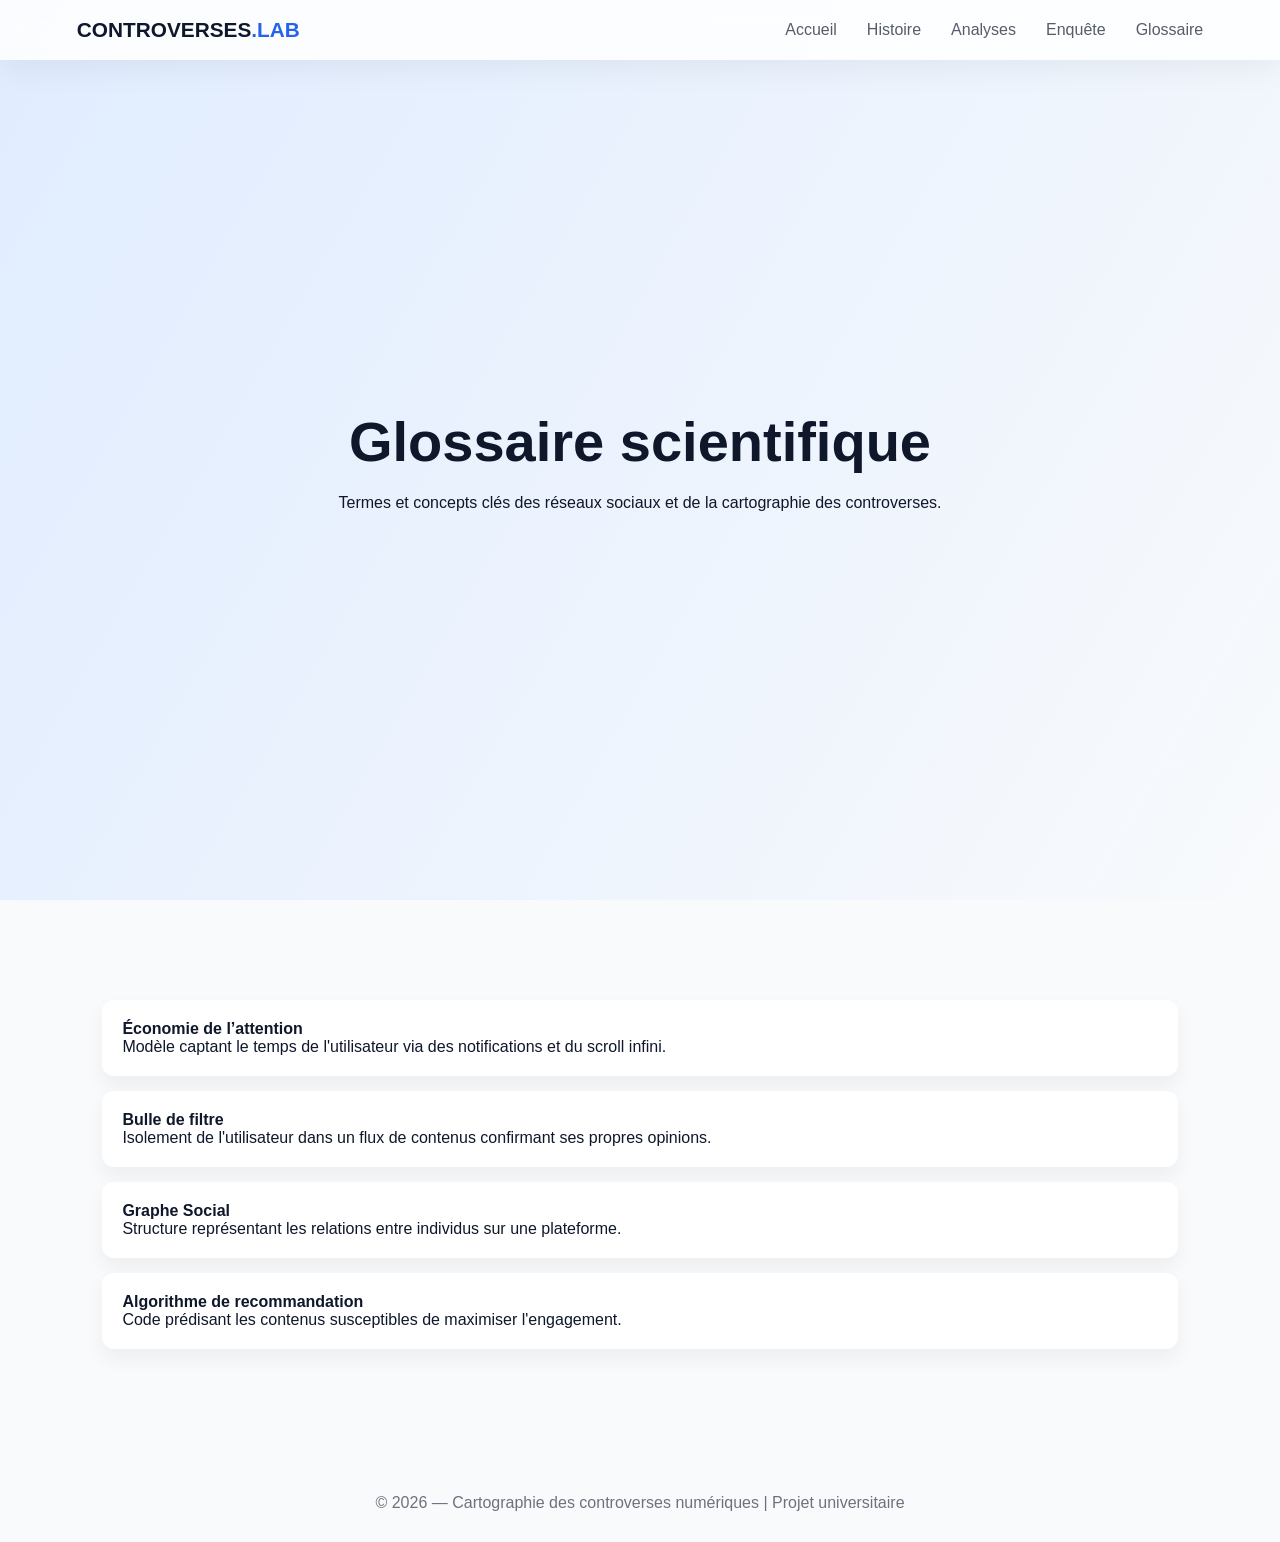
==== glossaire.html @ 9f3c788a "Add files via upload" ====
<!DOCTYPE html>
<html lang="fr">
<head>
<meta charset="UTF-8">
<meta name="viewport" content="width=device-width, initial-scale=1.0">
<title>Glossaire | Cartographie des Controverses</title>
<link rel="stylesheet" href="style.css">
<link rel="stylesheet" href="https://cdnjs.cloudflare.com/ajax/libs/font-awesome/6.5.0/css/all.min.css">
</head>
<body>

<nav class="navbar">
    <div class="logo">CONTROVERSES<span>.LAB</span></div>
    <ul>
        <li><a href="index.html#intro">Accueil</a></li>
        <li><a href="index.html#chrono">Histoire</a></li>
        <li><a href="index.html#axes">Analyses</a></li>
        <li><a href="index.html#terrain">Enquête</a></li>
        <li><a href="glossaire.html">Glossaire</a></li>
    </ul>
</nav>

<header class="hero">
    <div class="hero-content">
        <h1>Glossaire scientifique</h1>
        <p>Termes et concepts clés des réseaux sociaux et de la cartographie des controverses.</p>
    </div>
</header>

<main class="section container">
    <div id="glossary-container">
        <div class="glossary-item">
            <b>Économie de l’attention</b>
            <p>Modèle captant le temps de l'utilisateur via des notifications et du scroll infini.</p>
        </div>
        <div class="glossary-item">
            <b>Bulle de filtre</b>
            <p>Isolement de l'utilisateur dans un flux de contenus confirmant ses propres opinions.</p>
        </div>
        <div class="glossary-item">
            <b>Graphe Social</b>
            <p>Structure représentant les relations entre individus sur une plateforme.</p>
        </div>
        <div class="glossary-item">
            <b>Algorithme de recommandation</b>
            <p>Code prédisant les contenus susceptibles de maximiser l'engagement.</p>
        </div>
        <!-- Ajoute tous tes autres termes ici -->
    </div>
</main>

<footer>
    <p>© 2026 — Cartographie des controverses numériques | Projet universitaire</p>
</footer>

</body>
</html>
---- style.css ----
:root {
--bg: #f8fafc;
--dark: #0f172a;
--card: #ffffff;
--accent: #2563eb;
--soft: #e2e8f0;
}

* {
margin: 0;
padding: 0;
box-sizing: border-box;
font-family: 'Inter', sans-serif;
}

body {
background: var(--bg);
color: var(--dark);
scroll-behavior: smooth;
}

/* NAV */

.navbar {
position: fixed;
width: 100%;
padding: 18px 6%;
background: rgba(255,255,255,0.85);
backdrop-filter: blur(12px);
display: flex;
justify-content: space-between;
align-items: center;
box-shadow: 0 10px 30px rgba(0,0,0,0.05);
z-index: 1000;
}

.logo {
font-weight: 800;
font-size: 1.3rem;
}

.logo span {
color: var(--accent);
}

.navbar ul {
display: flex;
gap: 30px;
list-style: none;
}

.navbar a {
text-decoration: none;
color: var(--dark);
font-weight: 500;
opacity: .7;
}

.navbar a:hover {
opacity: 1;
color: var(--accent);
}

/* HERO */

.hero {
height: 100vh;
display: flex;
align-items: center;
justify-content: center;
text-align: center;
background: linear-gradient(120deg,#e0ecff,#f8fafc);
padding: 20px;
}

.hero-content h1 {
font-size: 3.5rem;
margin: 20px 0;
}

.hero span {
color: var(--accent);
}

.badge {
background: rgba(37,99,235,.1);
padding: 8px 20px;
border-radius: 20px;
color: var(--accent);
font-size: .8rem;
}

.cta {
display: inline-block;
margin-top: 20px;
padding: 14px 36px;
background: var(--accent);
color: white;
border-radius: 12px;
text-decoration: none;
}

/* SECTIONS */

.section {
padding: 100px 8%;
max-width: 1300px;
margin: auto;
}

.dark {
background: #0f172a;
color: white;
}

h2 {
font-size: 2.4rem;
margin-bottom: 30px;
}

.subtitle {
opacity: .7;
margin-bottom: 30px;
}

/* INTRO */

.intro-grid {
display: grid;
grid-template-columns: 1fr 1fr;
gap: 30px;
}

.problem-card {
background: var(--accent);
color: white;
padding: 30px;
border-radius: 20px;
font-size: 1.3rem;
font-weight: 600;
    line-height: 1.6;

}

/* TIMELINE */

.timeline {
border-left: 4px solid var(--accent);
padding-left: 30px;
}

.event {
margin-bottom: 40px;
}

.event span {
font-weight: bold;
color: var(--accent);
}

/* CARDS */

.cards {
display: grid;
grid-template-columns: repeat(auto-fit,minmax(200px,1fr));
gap: 25px;
}

.card {
background: white;
padding: 35px;
border-radius: 20px;
box-shadow: 0 15px 30px rgba(0,0,0,0.08);
text-align: center;
cursor: pointer;
transition: .3s;
}

.card:hover {
transform: translateY(-8px);
}

.card i {
font-size: 2.5rem;
color: var(--accent);
margin-bottom: 15px;
}

/* QUIZ */

.survey-box {
background: white;
padding: 40px;
border-radius: 20px;
box-shadow: 0 15px 40px rgba(0,0,0,.08);
text-align: center;
}

.buttons button {
margin: 15px;
padding: 14px 30px;
border: none;
border-radius: 10px;
background: var(--accent);
color: white;
cursor: pointer;
}

/* GLOSSAIRE */

.glossary-item {
background: white;
padding: 20px;
border-radius: 12px;
margin-bottom: 15px;
box-shadow: 0 10px 20px rgba(0,0,0,.05);
}

/* MODAL */

.modal {
display: none;
position: fixed;
top: 0;
left: 0;
width: 100%;
height: 100%;
background: rgba(0,0,0,.7);
}

.modal-content {
background: white;
width: 80%;
max-width: 800px;
margin: 5% auto;
padding: 40px;
border-radius: 20px;
position: relative;
}

.close {
position: absolute;
top: 15px;
right: 20px;
font-size: 30px;
cursor: pointer;
}

/* FOOTER */

footer {
padding: 30px;
text-align: center;
opacity: .6;
}

/* QUIZ POPUP */

.modal {
display: none;
position: fixed;
top: 0;
left: 0;
width: 100%;
height: 100%;
background: rgba(0,0,0,.6);
backdrop-filter: blur(6px);
z-index: 3000;
}

.modal-content {
background: white;
padding: 40px;
border-radius: 20px;
max-width: 450px;
margin: 15% auto;
text-align: center;
box-shadow: 0 30px 60px rgba(0,0,0,.2);
background: var(--card); 
    width: 90%; 
    max-width: 900px;

    max-height: 85vh;              /* Limite hauteur écran */
    overflow-y: auto;              /* Scroll interne */

    margin: 5vh auto; 
    padding: 50px; 
    border-radius: 30px; 
    position: relative; 
    border: 1px solid rgba(255,255,255,0.1);
}

.modal-content h2 {
margin-bottom: 15px;
}

.buttons button {
margin: 10px;
}


.modal-content::-webkit-scrollbar {
    width: 8px;
}

.modal-content::-webkit-scrollbar-thumb {
    background: var(--accent);
    border-radius: 20px;
}

.btn-glossaire {
    display: inline-block;
    padding: 15px 35px;
    background: linear-gradient(135deg, #3b82f6 0%, #8b5cf6 100%);
    color: #fff;
    font-weight: 700;
    font-size: 1.1rem;
    border-radius: 12px;
    text-decoration: none;
    box-shadow: 0 8px 20px rgba(59, 130, 246, 0.4);
    transition: all 0.3s ease;
    letter-spacing: 0.5px;
}

.btn-glossaire:hover {
    transform: translateY(-3px);
    box-shadow: 0 12px 25px rgba(59, 130, 246, 0.6);
    background: linear-gradient(135deg, #2563eb 0%, #7c3aed 100%);
}

.mindmap {
    position: relative;
    width: 100%;
    min-height: 600px;
    display: flex;
    justify-content: center;
    align-items: center;
    flex-wrap: wrap;
    gap: 150px;
}

.mindmap-container {
    position: relative;         /* essentiel pour que les nœuds soient placés à l'intérieur */
    width: 100%;
    height: 600px;              /* ou plus, selon ton design */
    margin: 40px auto;
    background: #0b0f1a;        /* cadre noir */
    border-radius: 20px;
    overflow: visible;
}


.mindmap::before {
    content: '';
    position: absolute;
    width: 2px;
    height: 100%;
    background: #3b82f6;
    top: 0; left: 50%;
}

.mindmap-lines {
    position: absolute;
    width: 100%;
    height: 100%;
    pointer-events: none;
}

.node {
    position: absolute;
    transform: translate(0, 0);
    text-align: center;
    background: #161b2c;
    border: 2px solid #3b82f6;
    border-radius: 20px;
    padding: 20px 30px;
    font-weight: 600;
    color: #f8fafc;
    box-shadow: 0 6px 15px rgba(59, 130, 246, 0.4);
}
.node:hover {
    transform: scale(1.1);
    box-shadow: 0 10px 25px rgba(59, 130, 246, 0.7);
}

.central {
    background: linear-gradient(135deg, #3b82f6 0%, #8b5cf6 100%);
    color: #fff;
    font-size: 1.4rem;
}
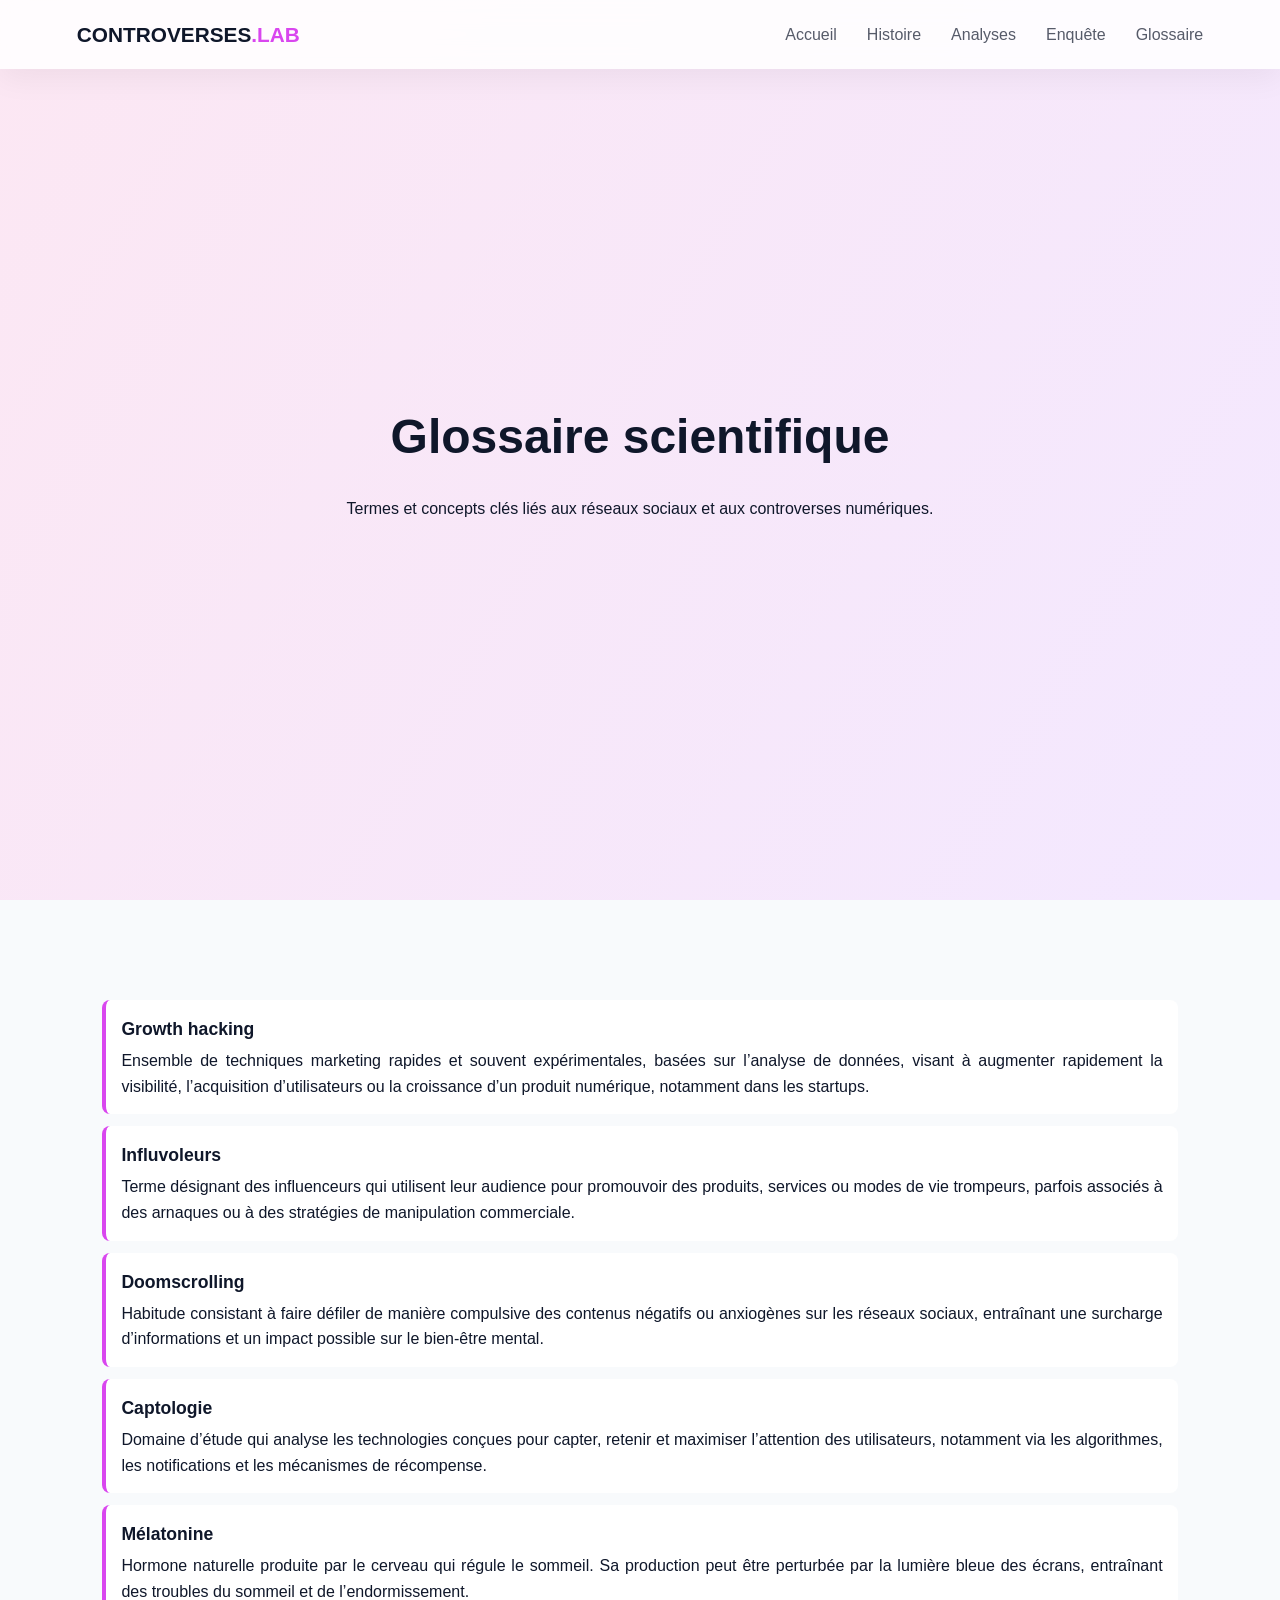
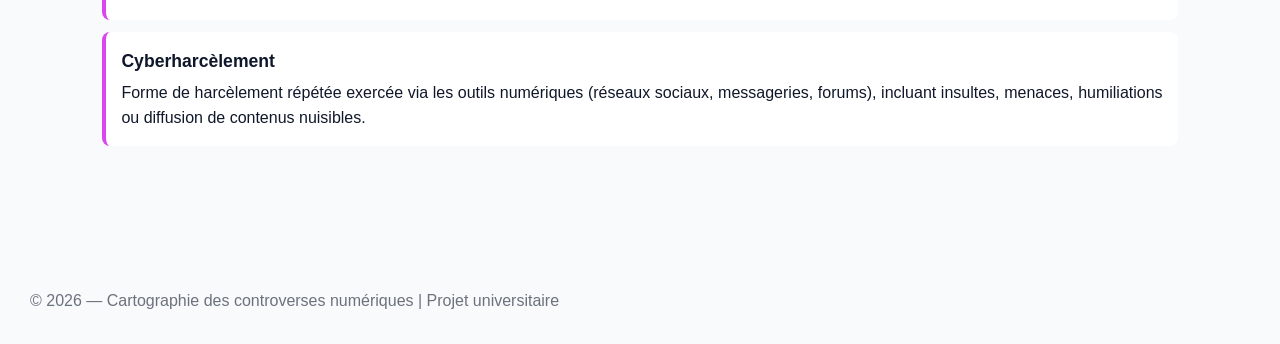
==== commit ee779d8d: "Add files via upload" ====
--- a/glossaire.html
+++ b/glossaire.html
@@ -3,10 +3,13 @@
 <head>
 <meta charset="UTF-8">
 <meta name="viewport" content="width=device-width, initial-scale=1.0">
+
 <title>Glossaire | Cartographie des Controverses</title>
+
 <link rel="stylesheet" href="style.css">
 <link rel="stylesheet" href="https://cdnjs.cloudflare.com/ajax/libs/font-awesome/6.5.0/css/all.min.css">
 </head>
+
 <body>
 
 <nav class="navbar">
@@ -23,35 +26,20 @@
 <header class="hero">
     <div class="hero-content">
         <h1>Glossaire scientifique</h1>
-        <p>Termes et concepts clés des réseaux sociaux et de la cartographie des controverses.</p>
+        <p>Termes et concepts clés liés aux réseaux sociaux et aux controverses numériques.</p>
     </div>
 </header>
 
 <main class="section container">
-    <div id="glossary-container">
-        <div class="glossary-item">
-            <b>Économie de l’attention</b>
-            <p>Modèle captant le temps de l'utilisateur via des notifications et du scroll infini.</p>
-        </div>
-        <div class="glossary-item">
-            <b>Bulle de filtre</b>
-            <p>Isolement de l'utilisateur dans un flux de contenus confirmant ses propres opinions.</p>
-        </div>
-        <div class="glossary-item">
-            <b>Graphe Social</b>
-            <p>Structure représentant les relations entre individus sur une plateforme.</p>
-        </div>
-        <div class="glossary-item">
-            <b>Algorithme de recommandation</b>
-            <p>Code prédisant les contenus susceptibles de maximiser l'engagement.</p>
-        </div>
-        <!-- Ajoute tous tes autres termes ici -->
-    </div>
+    <div id="glossary-container"></div>
 </main>
 
 <footer>
     <p>© 2026 — Cartographie des controverses numériques | Projet universitaire</p>
 </footer>
 
+<!-- JS qui génère automatiquement le glossaire -->
+<script src="script.js"></script>
+
 </body>
 </html>
--- a/style.css
+++ b/style.css
@@ -1,304 +1,293 @@
 :root {
---bg: #f8fafc;
---dark: #0f172a;
---card: #ffffff;
---accent: #2563eb;
---soft: #e2e8f0;
-}
-
+    --bg: #f8fafc;
+    --dark: #0f172a;
+    --card: #ffffff;
+
+    /* 💜 nouveau violet rose style Instagram */
+    --accent: #d946ef;
+    --accent-dark: #a21caf;
+    --accent-light: #f5d0fe;
+
+    --soft: #e2e8f0;
+}
+
+/* =====================
+RESET
+===================== */
 * {
-margin: 0;
-padding: 0;
-box-sizing: border-box;
-font-family: 'Inter', sans-serif;
+    margin: 0;
+    padding: 0;
+    box-sizing: border-box;
+    font-family: 'Inter', sans-serif;
 }
 
 body {
-background: var(--bg);
-color: var(--dark);
-scroll-behavior: smooth;
-}
-
-/* NAV */
-
+    background: var(--bg);
+    color: var(--dark);
+    scroll-behavior: smooth;
+    line-height: 1.6;
+}
+
+/* =====================
+NAVBAR
+===================== */
 .navbar {
-position: fixed;
-width: 100%;
-padding: 18px 6%;
-background: rgba(255,255,255,0.85);
-backdrop-filter: blur(12px);
-display: flex;
-justify-content: space-between;
-align-items: center;
-box-shadow: 0 10px 30px rgba(0,0,0,0.05);
-z-index: 1000;
+    position: fixed;
+    width: 100%;
+    padding: 18px 6%;
+    background: rgba(255,255,255,0.85);
+    backdrop-filter: blur(12px);
+    display: flex;
+    justify-content: space-between;
+    align-items: center;
+    box-shadow: 0 10px 30px rgba(0,0,0,0.05);
+    z-index: 1000;
 }
 
 .logo {
-font-weight: 800;
-font-size: 1.3rem;
+    font-weight: 800;
+    font-size: 1.3rem;
 }
 
 .logo span {
-color: var(--accent);
+    color: var(--accent);
 }
 
 .navbar ul {
-display: flex;
-gap: 30px;
-list-style: none;
+    display: flex;
+    gap: 30px;
+    list-style: none;
 }
 
 .navbar a {
-text-decoration: none;
-color: var(--dark);
-font-weight: 500;
-opacity: .7;
+    text-decoration: none;
+    color: var(--dark);
+    opacity: 0.7;
+    transition: 0.2s;
 }
 
 .navbar a:hover {
-opacity: 1;
-color: var(--accent);
-}
-
-/* HERO */
-
+    opacity: 1;
+    color: var(--accent);
+}
+
+/* =====================
+HERO
+===================== */
 .hero {
-height: 100vh;
-display: flex;
-align-items: center;
-justify-content: center;
-text-align: center;
-background: linear-gradient(120deg,#e0ecff,#f8fafc);
-padding: 20px;
+    height: 100vh;
+    display: flex;
+    align-items: center;
+    justify-content: center;
+    text-align: center;
+    background: linear-gradient(120deg,#fce7f3,#f3e8ff);
+    padding: 20px;
 }
 
 .hero-content h1 {
-font-size: 3.5rem;
-margin: 20px 0;
+    font-size: 3rem;
+    margin: 20px 0;
+    font-weight: 800;
 }
 
 .hero span {
-color: var(--accent);
+    color: var(--accent);
 }
 
 .badge {
-background: rgba(37,99,235,.1);
-padding: 8px 20px;
-border-radius: 20px;
-color: var(--accent);
-font-size: .8rem;
-}
-
+    background: var(--accent-light);
+    padding: 8px 20px;
+    border-radius: 20px;
+    color: var(--accent-dark);
+    font-size: .8rem;
+}
+
+/* =====================
+CTA
+===================== */
 .cta {
-display: inline-block;
-margin-top: 20px;
-padding: 14px 36px;
-background: var(--accent);
-color: white;
-border-radius: 12px;
-text-decoration: none;
-}
-
-/* SECTIONS */
-
+    display: inline-block;
+    margin-top: 20px;
+    padding: 14px 36px;
+    background: linear-gradient(135deg, var(--accent), var(--accent-dark));
+    color: white;
+    border-radius: 12px;
+    text-decoration: none;
+    transition: 0.3s;
+}
+
+.cta:hover {
+    transform: translateY(-3px);
+}
+
+/* =====================
+SECTIONS
+===================== */
 .section {
-padding: 100px 8%;
-max-width: 1300px;
-margin: auto;
+    padding: 100px 8%;
+    max-width: 1300px;
+    margin: auto;
 }
 
 .dark {
-background: #0f172a;
-color: white;
+    background: #0f172a;
+    color: white;
 }
 
 h2 {
-font-size: 2.4rem;
-margin-bottom: 30px;
+    font-size: 2.2rem;
+    margin-bottom: 30px;
 }
 
 .subtitle {
-opacity: .7;
-margin-bottom: 30px;
-}
-
-/* INTRO */
-
+    opacity: 0.7;
+    margin-bottom: 30px;
+}
+
+/* =====================
+INTRO
+===================== */
 .intro-grid {
-display: grid;
-grid-template-columns: 1fr 1fr;
-gap: 30px;
+    display: grid;
+    grid-template-columns: 1fr 1fr;
+    gap: 30px;
 }
 
 .problem-card {
-background: var(--accent);
-color: white;
-padding: 30px;
-border-radius: 20px;
-font-size: 1.3rem;
-font-weight: 600;
-    line-height: 1.6;
-
-}
-
-/* TIMELINE */
-
+    background: linear-gradient(135deg, var(--accent), var(--accent-dark));
+    color: white;
+    padding: 30px;
+    border-radius: 20px;
+    font-size: 1.2rem;
+    font-weight: 600;
+}
+
+/* =====================
+TIMELINE
+===================== */
 .timeline {
-border-left: 4px solid var(--accent);
-padding-left: 30px;
+    border-left: 4px solid var(--accent);
+    padding-left: 30px;
 }
 
 .event {
-margin-bottom: 40px;
+    margin-bottom: 40px;
 }
 
 .event span {
-font-weight: bold;
-color: var(--accent);
-}
-
-/* CARDS */
-
+    font-weight: bold;
+    color: var(--accent);
+}
+
+/* =====================
+CARDS
+===================== */
 .cards {
-display: grid;
-grid-template-columns: repeat(auto-fit,minmax(200px,1fr));
-gap: 25px;
+    display: grid;
+    grid-template-columns: repeat(auto-fit,minmax(200px,1fr));
+    gap: 25px;
 }
 
 .card {
-background: white;
-padding: 35px;
-border-radius: 20px;
-box-shadow: 0 15px 30px rgba(0,0,0,0.08);
-text-align: center;
-cursor: pointer;
-transition: .3s;
+    background: var(--card);
+    padding: 35px;
+    border-radius: 20px;
+    box-shadow: 0 15px 30px rgba(0,0,0,0.08);
+    text-align: center;
+    cursor: pointer;
+    transition: 0.3s;
 }
 
 .card:hover {
-transform: translateY(-8px);
+    transform: translateY(-8px);
 }
 
 .card i {
-font-size: 2.5rem;
-color: var(--accent);
-margin-bottom: 15px;
-}
-
-/* QUIZ */
-
+    font-size: 2.5rem;
+    color: var(--accent);
+    margin-bottom: 15px;
+}
+
+/* =====================
+QUIZ
+===================== */
 .survey-box {
-background: white;
-padding: 40px;
-border-radius: 20px;
-box-shadow: 0 15px 40px rgba(0,0,0,.08);
-text-align: center;
+    background: white;
+    padding: 40px;
+    border-radius: 20px;
+    box-shadow: 0 15px 40px rgba(0,0,0,.08);
+    text-align: center;
 }
 
 .buttons button {
-margin: 15px;
-padding: 14px 30px;
-border: none;
-border-radius: 10px;
-background: var(--accent);
-color: white;
-cursor: pointer;
-}
-
-/* GLOSSAIRE */
-
+    margin: 10px;
+    padding: 14px 30px;
+    border: none;
+    border-radius: 10px;
+    background: linear-gradient(135deg, var(--accent), var(--accent-dark));
+    color: white;
+    cursor: pointer;
+}
+
+/* =====================
+GLOSSAIRE
+===================== */
 .glossary-item {
-background: white;
-padding: 20px;
-border-radius: 12px;
-margin-bottom: 15px;
-box-shadow: 0 10px 20px rgba(0,0,0,.05);
-}
-
-/* MODAL */
-
+    background: white;
+    padding: 15px;
+    margin-bottom: 12px;
+    border-left: 4px solid var(--accent);
+    border-radius: 8px;
+    transition: 0.2s;
+}
+
+.glossary-item:hover {
+    transform: translateX(5px);
+}
+
+.glossary-item b {
+    display: block;
+    font-size: 1.1rem;
+    margin-bottom: 5px;
+}
+
+/* =====================
+MODAL
+===================== */
 .modal {
-display: none;
-position: fixed;
-top: 0;
-left: 0;
-width: 100%;
-height: 100%;
-background: rgba(0,0,0,.7);
+    display: none;
+    position: fixed;
+    top: 0;
+    left: 0;
+    width: 100%;
+    height: 100%;
+    background: rgba(0,0,0,0.6);
+    backdrop-filter: blur(6px);
+    z-index: 3000;
 }
 
 .modal-content {
-background: white;
-width: 80%;
-max-width: 800px;
-margin: 5% auto;
-padding: 40px;
-border-radius: 20px;
-position: relative;
+    background: var(--card);
+    width: 90%;
+    max-width: 900px;
+    max-height: 85vh;
+    overflow-y: auto;
+    margin: 5vh auto;
+    padding: 50px;
+    border-radius: 30px;
+    position: relative;
+    box-shadow: 0 30px 60px rgba(0,0,0,0.2);
 }
 
 .close {
-position: absolute;
-top: 15px;
-right: 20px;
-font-size: 30px;
-cursor: pointer;
-}
-
-/* FOOTER */
-
-footer {
-padding: 30px;
-text-align: center;
-opacity: .6;
-}
-
-/* QUIZ POPUP */
-
-.modal {
-display: none;
-position: fixed;
-top: 0;
-left: 0;
-width: 100%;
-height: 100%;
-background: rgba(0,0,0,.6);
-backdrop-filter: blur(6px);
-z-index: 3000;
-}
-
-.modal-content {
-background: white;
-padding: 40px;
-border-radius: 20px;
-max-width: 450px;
-margin: 15% auto;
-text-align: center;
-box-shadow: 0 30px 60px rgba(0,0,0,.2);
-background: var(--card); 
-    width: 90%; 
-    max-width: 900px;
-
-    max-height: 85vh;              /* Limite hauteur écran */
-    overflow-y: auto;              /* Scroll interne */
-
-    margin: 5vh auto; 
-    padding: 50px; 
-    border-radius: 30px; 
-    position: relative; 
-    border: 1px solid rgba(255,255,255,0.1);
-}
-
-.modal-content h2 {
-margin-bottom: 15px;
-}
-
-.buttons button {
-margin: 10px;
-}
-
-
+    position: absolute;
+    top: 15px;
+    right: 20px;
+    font-size: 30px;
+    cursor: pointer;
+}
+
+/* scrollbar */
 .modal-content::-webkit-scrollbar {
     width: 8px;
 }
@@ -308,84 +297,356 @@
     border-radius: 20px;
 }
 
+/* =====================
+FOOTER
+===================== */
+footer {
+    padding: 30px;
+    text-align: center;
+    opacity: 0.6;
+}
+
+/* =====================
+TEXT STYLE
+===================== */
+p {
+    text-align: justify;
+    line-height: 1.6;
+}
+
+/* =====================
+MINDMAP (image only friendly)
+===================== */
+.mindmap-container {
+    position: relative;
+    width: 100%;
+    height: 600px;
+    margin: 40px auto;
+    background: #0b0f1a;
+    border-radius: 20px;
+    overflow: hidden;
+}
+
+.mindmap-image {
+    display: flex;
+    justify-content: center;
+}
+
+.mindmap-image img {
+    max-width: 90%;
+    border-radius: 12px;
+    box-shadow: 0 10px 30px rgba(0,0,0,0.2);
+}
+
 .btn-glossaire {
     display: inline-block;
     padding: 15px 35px;
-    background: linear-gradient(135deg, #3b82f6 0%, #8b5cf6 100%);
-    color: #fff;
+    background: linear-gradient(135deg, #d946ef, #a21caf);
+    color: white;
     font-weight: 700;
     font-size: 1.1rem;
-    border-radius: 12px;
+    border-radius: 14px;
     text-decoration: none;
-    box-shadow: 0 8px 20px rgba(59, 130, 246, 0.4);
-    transition: all 0.3s ease;
-    letter-spacing: 0.5px;
+    box-shadow: 0 10px 25px rgba(217, 70, 239, 0.3);
+    transition: 0.3s ease;
 }
 
 .btn-glossaire:hover {
     transform: translateY(-3px);
-    box-shadow: 0 12px 25px rgba(59, 130, 246, 0.6);
-    background: linear-gradient(135deg, #2563eb 0%, #7c3aed 100%);
-}
-
-.mindmap {
-    position: relative;
+    box-shadow: 0 15px 35px rgba(162, 28, 175, 0.4);
+}
+
+#progress {
+    font-weight: bold;
+    margin-bottom: 10px;
+    color: var(--accent);
+}
+
+#question-container {
+    font-size: 1.2rem;
+    margin: 20px 0;
+    font-weight: 600;
+}
+
+#openAnswer {
     width: 100%;
-    min-height: 600px;
+    min-height: 80px;
+    padding: 10px;
+    margin-top: 10px;
+    border-radius: 10px;
+    border: 1px solid #ccc;
+    resize: none;
+}
+
+/* ===================== */
+/* BOUTONS QUIZ MODERNES */
+/* ===================== */
+
+button {
+    font-family: 'Inter', sans-serif;
+}
+
+/* boutons de réponse */
+#choice-area button {
+    display: inline-block;
+    padding: 12px 18px;
+    margin: 8px;
+    
+    border: 2px solid transparent;
+    border-radius: 12px;
+
+    background: #f3f4f6;
+    color: #111827;
+
+    font-size: 15px;
+    font-weight: 600;
+
+    cursor: pointer;
+
+    transition: all 0.2s ease;
+    box-shadow: 0 4px 10px rgba(0,0,0,0.06);
+}
+
+/* hover */
+#choice-area button:hover {
+    transform: translateY(-2px);
+    background: #e5e7eb;
+    box-shadow: 0 8px 18px rgba(0,0,0,0.10);
+}
+
+/* bouton sélectionné (ajout JS possible si tu veux upgrade) */
+#choice-area button.active {
+    background: #a855f7;
+    color: white;
+    box-shadow: 0 8px 20px rgba(168,85,247,0.35);
+}
+
+/* bouton valider */
+#validerBtn {
+    margin-top: 15px;
+    padding: 12px 20px;
+
+    border: none;
+    border-radius: 12px;
+
+    background: #a855f7;
+    color: white;
+
+    font-size: 16px;
+    font-weight: 700;
+
+    cursor: pointer;
+
+    transition: all 0.25s ease;
+    box-shadow: 0 8px 20px rgba(168,85,247,0.25);
+}
+
+/* hover valider */
+#validerBtn:hover {
+    transform: translateY(-2px);
+    box-shadow: 0 12px 25px rgba(168,85,247,0.35);
+}
+
+/* disabled */
+#validerBtn:disabled {
+    background: #d1d5db;
+    color: #6b7280;
+    cursor: not-allowed;
+    box-shadow: none;
+    transform: none;
+}
+
+/* textarea */
+#openAnswer {
+    width: 100%;
+    margin-top: 15px;
+    padding: 12px;
+
+    border-radius: 12px;
+    border: 1px solid #e5e7eb;
+
+    font-family: 'Inter', sans-serif;
+
+    resize: none;
+
+    transition: 0.2s;
+}
+
+#openAnswer:focus {
+    outline: none;
+    border-color: #a855f7;
+    box-shadow: 0 0 0 3px rgba(168,85,247,0.15);
+}
+
+/* question */
+#question-container h3 {
+    font-size: 18px;
+    font-weight: 700;
+    margin-bottom: 15px;
+}
+
+/* bouton sélectionné */
+#choice-area button.selected {
+    background: #a855f7;
+    color: white;
+    border-color: #a855f7;
+
+    box-shadow: 0 8px 20px rgba(168,85,247,0.35);
+    transform: translateY(-2px);
+}
+
+.cta-end {
+    margin-top: 20px;
+    padding: 14px 20px;
+
+    background: #a855f7;
+    color: white;
+
+    border: none;
+    border-radius: 12px;
+
+    font-size: 16px;
+    font-weight: 700;
+
+    cursor: pointer;
+
+    transition: 0.25s ease;
+    box-shadow: 0 8px 20px rgba(168,85,247,0.25);
+}
+
+.cta-end:hover {
+    transform: translateY(-2px);
+    box-shadow: 0 12px 25px rgba(168,85,247,0.35);
+}
+
+/* ===================== */
+/* BOUTONS SONDAGE FINAL VIOLET */
+/* ===================== */
+
+#terrain .buttons {
     display: flex;
+    flex-wrap: wrap;
     justify-content: center;
-    align-items: center;
+    gap: 12px;
+    margin-top: 20px;
+}
+
+/* bouton normal */
+#terrain button {
+    padding: 14px 20px;
+
+    border: 2px solid #a855f7;
+    border-radius: 14px;
+
+    background: white;
+    color: #a855f7;
+
+    font-size: 16px;
+    font-weight: 700;
+
+    cursor: pointer;
+
+    transition: all 0.25s ease;
+
+    box-shadow: 0 6px 15px rgba(168,85,247,0.15);
+}
+
+/* hover violet */
+#terrain button:hover {
+    transform: translateY(-3px);
+
+    background: #a855f7;
+    color: white;
+
+    box-shadow: 0 12px 25px rgba(168,85,247,0.35);
+}
+
+/* bouton actif (si tu l’utilises plus tard) */
+#terrain button.active {
+    background: #7c3aed;
+    color: white;
+    border-color: #7c3aed;
+
+    box-shadow: 0 12px 30px rgba(124,58,237,0.4);
+}
+
+/* focus accessibilité */
+#terrain button:focus {
+    outline: none;
+    box-shadow: 0 0 0 4px rgba(168,85,247,0.25);
+}
+
+/* mobile */
+@media (max-width: 600px) {
+    #terrain .buttons {
+        flex-direction: column;
+        align-items: center;
+    }
+
+    #terrain button {
+        width: 90%;
+    }
+}
+
+/* ===================== */
+/* MICRO-TROTTOIR */
+/* ===================== */
+
+#audio-container,
+.audio-container {
+    display: flex;
     flex-wrap: wrap;
-    gap: 150px;
-}
-
-.mindmap-container {
-    position: relative;         /* essentiel pour que les nœuds soient placés à l'intérieur */
+    justify-content: center;
+    gap: 20px;
+    margin-top: 30px;
+}
+
+.audio-card {
+    background: white;
+    border-radius: 16px;
+
+    padding: 20px;
+    width: 280px;
+
+    box-shadow: 0 10px 25px rgba(0,0,0,0.08);
+
+    border: 2px solid rgba(168,85,247,0.2);
+
+    transition: 0.3s ease;
+}
+
+.audio-card:hover {
+    transform: translateY(-5px);
+    box-shadow: 0 15px 35px rgba(168,85,247,0.25);
+    border-color: #a855f7;
+}
+
+.audio-card h3 {
+    margin-bottom: 10px;
+    color: #a855f7;
+    font-size: 18px;
+}
+
+.audio-card .note {
+    margin-top: 10px;
+    font-size: 14px;
+    color: #6b7280;
+}
+
+/* lecteur audio */
+.audio-card audio {
     width: 100%;
-    height: 600px;              /* ou plus, selon ton design */
-    margin: 40px auto;
-    background: #0b0f1a;        /* cadre noir */
-    border-radius: 20px;
-    overflow: visible;
-}
-
-
-.mindmap::before {
-    content: '';
-    position: absolute;
-    width: 2px;
-    height: 100%;
-    background: #3b82f6;
-    top: 0; left: 50%;
-}
-
-.mindmap-lines {
-    position: absolute;
-    width: 100%;
-    height: 100%;
-    pointer-events: none;
-}
-
-.node {
-    position: absolute;
-    transform: translate(0, 0);
-    text-align: center;
-    background: #161b2c;
-    border: 2px solid #3b82f6;
-    border-radius: 20px;
-    padding: 20px 30px;
-    font-weight: 600;
-    color: #f8fafc;
-    box-shadow: 0 6px 15px rgba(59, 130, 246, 0.4);
-}
-.node:hover {
-    transform: scale(1.1);
-    box-shadow: 0 10px 25px rgba(59, 130, 246, 0.7);
-}
-
-.central {
-    background: linear-gradient(135deg, #3b82f6 0%, #8b5cf6 100%);
-    color: #fff;
-    font-size: 1.4rem;
-}
-
+    margin-top: 10px;
+}
+
+/* mobile */
+@media (max-width: 600px) {
+    .audio-container {
+        flex-direction: column;
+        align-items: center;
+    }
+
+    .audio-card {
+        width: 90%;
+    }
+}
